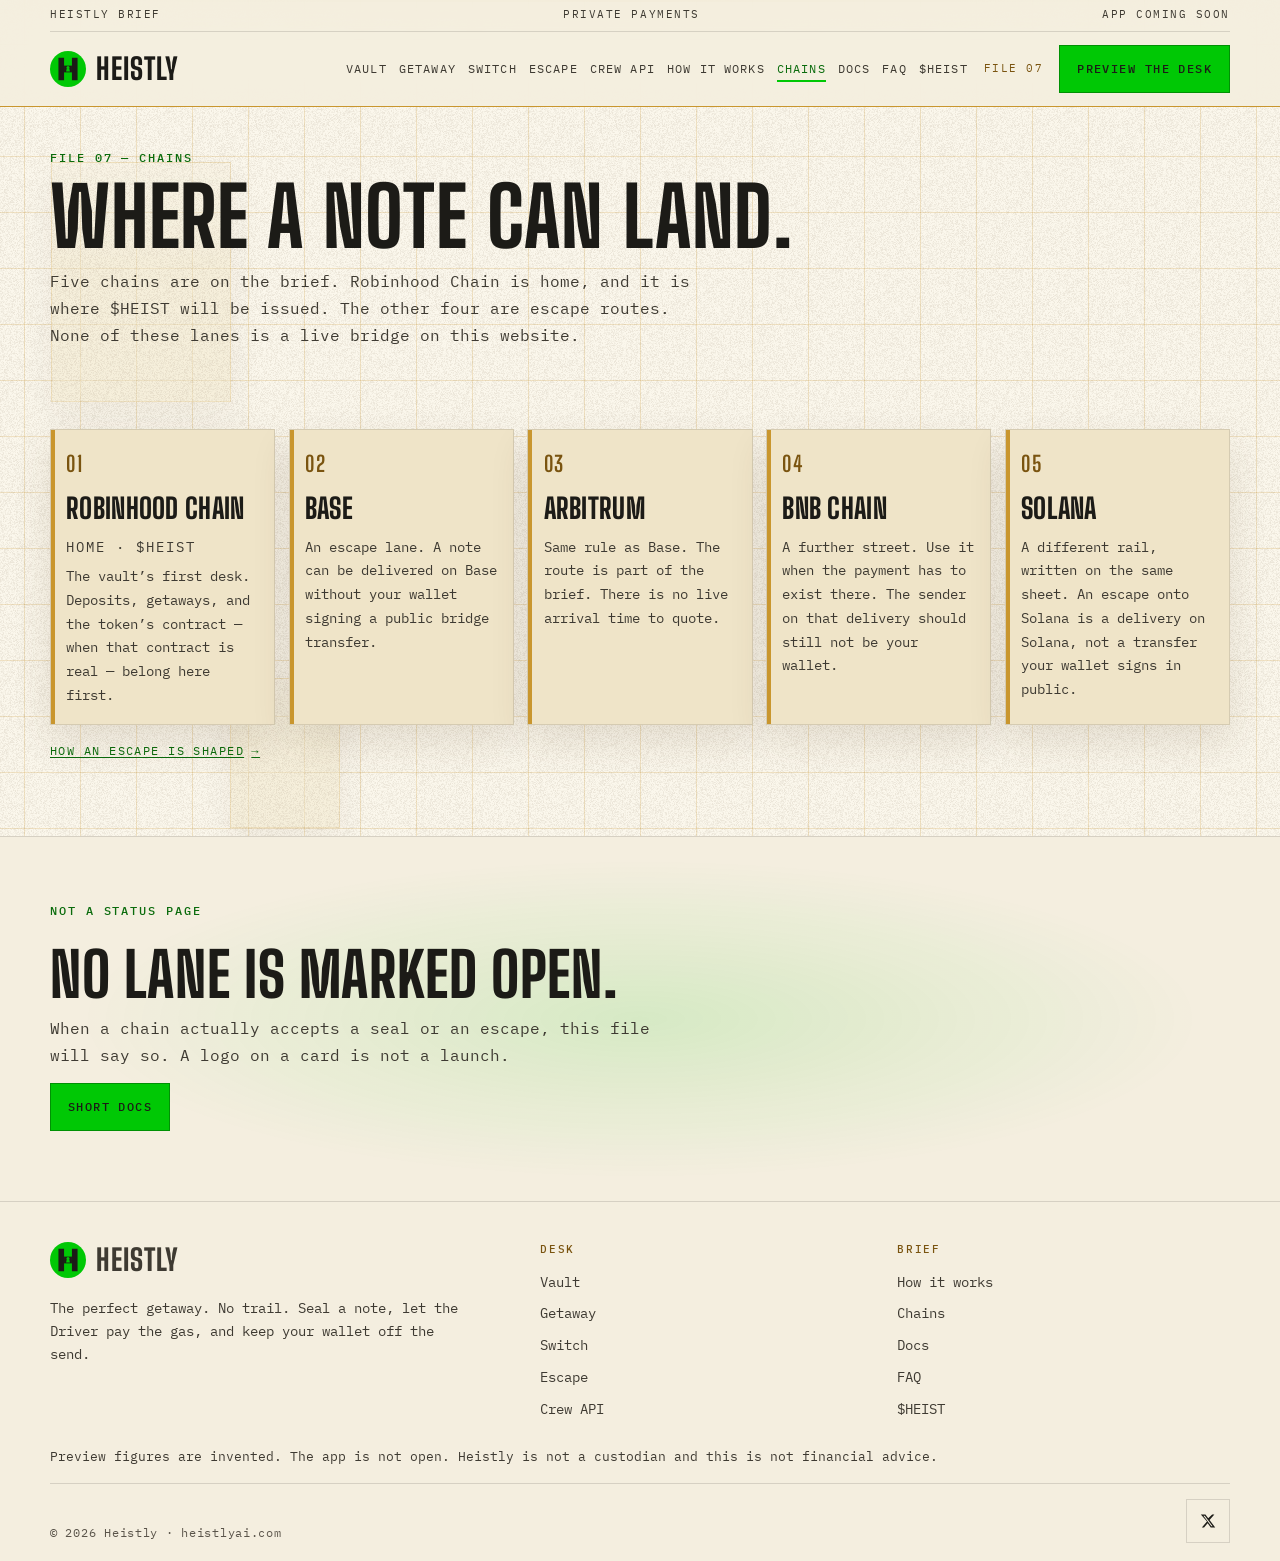
==== chains/index.html @ bcf83a24 "Rebuild the site as a private payments desk. Replace the trading-crew pages with Vault, Getaway, Swi" ====
<!DOCTYPE html>
<html lang="en">
<head>
  <meta charset="utf-8">
  <meta name="viewport" content="width=device-width, initial-scale=1">
  <title>Chains — Heistly</title>
  <meta name="description" content="Heistly’s lanes: Robinhood Chain, Base, Arbitrum, BNB Chain, and Solana. $HEIST is issued on Robinhood Chain. The app is not open.">
  <link rel="canonical" href="https://heistlyai.com/chains/">
  <meta property="og:type" content="website">
  <meta property="og:site_name" content="Heistly">
  <meta property="og:title" content="Chains — Heistly">
  <meta property="og:description" content="Heistly’s lanes: Robinhood Chain, Base, Arbitrum, BNB Chain, and Solana. $HEIST is issued on Robinhood Chain. The app is not open.">
  <meta property="og:url" content="https://heistlyai.com/chains/">
  <meta property="og:image" content="https://heistlyai.com/og.png">
  <meta property="og:image:width" content="1200">
  <meta property="og:image:height" content="630">
  <meta property="og:image:alt" content="Heistly. The perfect getaway. No trail.">
  <meta name="twitter:card" content="summary_large_image">
  <meta name="twitter:site" content="@heistlyai">
  <meta name="twitter:title" content="Chains — Heistly">
  <meta name="twitter:description" content="Heistly’s lanes: Robinhood Chain, Base, Arbitrum, BNB Chain, and Solana. $HEIST is issued on Robinhood Chain. The app is not open.">
  <meta name="twitter:image" content="https://heistlyai.com/og.png">
  <meta name="theme-color" content="#F4EEDF">
  <meta name="apple-mobile-web-app-title" content="Heistly">
  <link rel="icon" href="/favicon.svg" type="image/svg+xml">
  <link rel="icon" href="/favicon-32x32.png" sizes="32x32" type="image/png">
  <link rel="icon" href="/favicon-16x16.png" sizes="16x16" type="image/png">
  <link rel="icon" href="/favicon.ico" sizes="any">
  <link rel="apple-touch-icon" href="/apple-touch-icon.png">
  <link rel="manifest" href="/site.webmanifest">
  <link rel="preload" href="/fonts/big-shoulders-display-latin-800-normal.woff2" as="font" type="font/woff2" crossorigin>
  <link rel="preload" href="/fonts/ibm-plex-mono-latin-400-normal.woff2" as="font" type="font/woff2" crossorigin>
  <link rel="stylesheet" href="/css/styles.css">
  <script>
    document.documentElement.classList.add("js");
    try {
      if (window.matchMedia("(prefers-reduced-motion: reduce)").matches) {
        document.documentElement.classList.add("reduce-motion");
      }
    } catch (e) {}
  </script>
  
</head>
<body>
  <a class="skip" href="#content">Skip to content</a>
  <header class="site-header">
    <div class="class-bar">
      <span>Heistly brief</span>
      <span>Private payments</span>
      <span>App coming soon</span>
    </div>
    <div class="nav-row">
      <a class="brand" href="/">
        <img src="/assets/logo.svg" width="36" height="36" alt="">
        <span class="brand-name">Heistly</span>
      </a>
      <nav class="primary-nav" aria-label="Primary">
        <a href="/vault/">Vault</a>
        <a href="/getaway/">Getaway</a>
        <a href="/switch/">Switch</a>
        <a href="/escape/">Escape</a>
        <a href="/crew/">Crew API</a>
        <a href="/how-it-works/">How it works</a>
        <a href="/chains/" aria-current="page">Chains</a>
        <a href="/docs/">Docs</a>
        <a href="/faq/">FAQ</a>
        <a href="/token/">$HEIST</a>
      </nav>
      <span class="file-no">File 07</span>
      <a class="btn btn-lime header-cta" href="/#desk">Preview the desk</a>
      <button class="nav-toggle" type="button" aria-expanded="false" aria-controls="mobile-nav">
        <span class="nav-toggle-label">Menu</span>
      </button>
    </div>
  </header>
  <div id="mobile-nav" class="mobile-nav" hidden>
    <nav aria-label="Mobile">
        <a href="/vault/">Vault</a>
        <a href="/getaway/">Getaway</a>
        <a href="/switch/">Switch</a>
        <a href="/escape/">Escape</a>
        <a href="/crew/">Crew API</a>
        <a href="/how-it-works/">How it works</a>
        <a href="/chains/" aria-current="page">Chains</a>
        <a href="/docs/">Docs</a>
        <a href="/faq/">FAQ</a>
        <a href="/token/">$HEIST</a>
        <a class="btn btn-lime" href="/#desk">Preview the desk</a>
    </nav>
  </div>
<main id="content">
  <header class="page-hero wrap">
    <p class="kicker">File 07 — Chains</p>
    <h1>Where a note can land.</h1>
    <p class="lede">Five chains are on the brief. Robinhood Chain is home, and it is where $HEIST will be issued. The other four are escape routes. None of these lanes is a live bridge on this website.</p>
  </header>
  <section class="section" aria-label="Chain files">
    <div class="wrap">
      <div class="chain-grid cols-5">
        <article class="chain-card" id="robinhood">
          <span class="chain-no">01</span>
          <h3>Robinhood Chain</h3>
          <p class="home-mark">Home · $HEIST</p>
          <p>The vault’s first desk. Deposits, getaways, and the token’s contract — when that contract is real — belong here first.</p>
        </article>
        <article class="chain-card" id="base">
          <span class="chain-no">02</span>
          <h3>Base</h3>
          <p>An escape lane. A note can be delivered on Base without your wallet signing a public bridge transfer.</p>
        </article>
        <article class="chain-card" id="arbitrum">
          <span class="chain-no">03</span>
          <h3>Arbitrum</h3>
          <p>Same rule as Base. The route is part of the brief. There is no live arrival time to quote.</p>
        </article>
        <article class="chain-card" id="bnb">
          <span class="chain-no">04</span>
          <h3>BNB Chain</h3>
          <p>A further street. Use it when the payment has to exist there. The sender on that delivery should still not be your wallet.</p>
        </article>
        <article class="chain-card" id="solana">
          <span class="chain-no">05</span>
          <h3>Solana</h3>
          <p>A different rail, written on the same sheet. An escape onto Solana is a delivery on Solana, not a transfer your wallet signs in public.</p>
        </article>
      </div>
      <p><a class="link-arrow" href="/escape/">How an escape is shaped</a></p>
    </div>
  </section>
  <section class="cta-band" aria-labelledby="chains-cta">
    <div class="wrap">
      <p class="kicker">Not a status page</p>
      <h2 id="chains-cta">No lane is marked open.</h2>
      <p class="lede">When a chain actually accepts a seal or an escape, this file will say so. A logo on a card is not a launch.</p>
      <a class="btn btn-lime" href="/docs/">Short docs</a>
    </div>
  </section>
</main>

  <footer class="site-footer">
    <div class="footer-grid">
      <div>
        <a class="brand" href="/">
          <img src="/assets/logo.svg" width="36" height="36" alt="">
          <span class="brand-name">Heistly</span>
        </a>
        <p>The perfect getaway. No trail. Seal a note, let the Driver pay the gas, and keep your wallet off the send.</p>
      </div>
      <div>
        <h2>Desk</h2>
        <ul>
          <li><a href="/vault/">Vault</a></li>
          <li><a href="/getaway/">Getaway</a></li>
          <li><a href="/switch/">Switch</a></li>
          <li><a href="/escape/">Escape</a></li>
          <li><a href="/crew/">Crew API</a></li>
        </ul>
      </div>
      <div>
        <h2>Brief</h2>
        <ul>
          <li><a href="/how-it-works/">How it works</a></li>
          <li><a href="/chains/">Chains</a></li>
          <li><a href="/docs/">Docs</a></li>
          <li><a href="/faq/">FAQ</a></li>
          <li><a href="/token/">$HEIST</a></li>
        </ul>
      </div>
    </div>
    <p class="disclaimer">Preview figures are invented. The app is not open. Heistly is not a custodian and this is not financial advice.</p>
    <div class="footer-end">
      <p>&copy; <span data-year>2026</span> Heistly · heistlyai.com</p>
      <a class="x-link" data-x-link href="https://x.com/heistlyai" rel="me noopener noreferrer" target="_blank" aria-label="Heistly on X"><svg viewBox="0 0 24 24" aria-hidden="true" focusable="false"><path fill="currentColor" d="M18.244 2.25h3.308l-7.227 8.26 8.502 11.24H16.17l-4.714-6.231-5.401 6.231H2.744l7.727-8.835L1.254 2.25H8.08l4.253 5.622L18.244 2.25zm-1.161 17.52h1.833L7.084 4.126H5.117z"/></svg></a>
    </div>
  </footer>
  <script src="/js/config.js"></script>
  <script src="/js/main.js"></script>
  <script src="/js/motion.js"></script>
</body>
</html>
---- css/styles.css ----
/* Heistly — private payments, on paper */

@font-face {
  font-family: "Big Shoulders Display";
  font-style: normal;
  font-weight: 500;
  font-display: swap;
  src: url("/fonts/big-shoulders-display-latin-500-normal.woff2") format("woff2");
}

@font-face {
  font-family: "Big Shoulders Display";
  font-style: normal;
  font-weight: 700;
  font-display: swap;
  src: url("/fonts/big-shoulders-display-latin-700-normal.woff2") format("woff2");
}

@font-face {
  font-family: "Big Shoulders Display";
  font-style: normal;
  font-weight: 800;
  font-display: swap;
  src: url("/fonts/big-shoulders-display-latin-800-normal.woff2") format("woff2");
}

@font-face {
  font-family: "IBM Plex Mono";
  font-style: normal;
  font-weight: 400;
  font-display: swap;
  src: url("/fonts/ibm-plex-mono-latin-400-normal.woff2") format("woff2");
}

@font-face {
  font-family: "IBM Plex Mono";
  font-style: italic;
  font-weight: 400;
  font-display: swap;
  src: url("/fonts/ibm-plex-mono-latin-400-italic.woff2") format("woff2");
}

@font-face {
  font-family: "IBM Plex Mono";
  font-style: normal;
  font-weight: 500;
  font-display: swap;
  src: url("/fonts/ibm-plex-mono-latin-500-normal.woff2") format("woff2");
}

@font-face {
  font-family: "IBM Plex Mono";
  font-style: normal;
  font-weight: 600;
  font-display: swap;
  src: url("/fonts/ibm-plex-mono-latin-600-normal.woff2") format("woff2");
}

:root {
  --bg: #fbf7ec;
  --bg-2: #f4eedf;
  --panel: #efe4c8;
  --ink: #1c1b17;
  --muted: #3e3a32;
  --faint: #5a544a;
  --line: rgba(28, 27, 23, 0.14);
  --lime: #0a6b0c;
  --lime-2: #064e08;
  --green: #00c805;
  --green-deep: #009104;
  --highlighter: #ccff00;
  --gold: #7a5410;
  --gold-fill: #e8b44a;
  --gold-rule: #c9962e;
  --paper: #efe4c8;
  --paper-ink: #1c1b17;
  --paper-muted: #3f3c34;
  --shadow: 0 16px 36px rgba(72, 52, 16, 0.12);
  --header: 118px;
  --max: 1180px;
  --gutter: clamp(1rem, 3vw, 2rem);
  --font-display: "Big Shoulders Display", "Arial Narrow", Impact, sans-serif;
  --font-mono: "IBM Plex Mono", ui-monospace, "SFMono-Regular", Menlo, Consolas, monospace;
  color-scheme: light;
}

*,
*::before,
*::after {
  box-sizing: border-box;
}

html {
  scroll-behavior: smooth;
}

body {
  margin: 0;
  min-height: 100vh;
  background-color: var(--bg);
  background-image:
    linear-gradient(rgba(201, 150, 46, 0.2) 1px, transparent 1px),
    linear-gradient(90deg, rgba(201, 150, 46, 0.2) 1px, transparent 1px);
  background-size: 56px 56px;
  color: var(--ink);
  font-family: var(--font-mono);
  font-size: 16px;
  line-height: 1.65;
  font-weight: 400;
  overflow-x: clip;
}

body::before {
  content: "";
  position: fixed;
  inset: 0;
  pointer-events: none;
  z-index: 70;
  opacity: 0.5;
  background-image: url("/assets/grain.png");
  background-repeat: repeat;
  mix-blend-mode: multiply;
}

html.has-atmosphere body {
  background-image: none;
}

html.has-atmosphere body::before {
  display: none;
}

body.nav-open {
  overflow: hidden;
}

img,
svg {
  max-width: 100%;
}

img {
  display: block;
}

button,
input {
  font: inherit;
  color: inherit;
}

a {
  color: inherit;
}

:focus {
  outline: none;
}

:focus-visible {
  outline: 2px solid var(--lime);
  outline-offset: 3px;
}

::selection {
  background: var(--highlighter);
  color: var(--ink);
}

[hidden] {
  display: none !important;
}

.sr-only {
  position: absolute;
  width: 1px;
  height: 1px;
  padding: 0;
  margin: -1px;
  overflow: hidden;
  clip: rect(0, 0, 0, 0);
  white-space: nowrap;
  border: 0;
}

.skip {
  position: absolute;
  left: 1rem;
  top: 0;
  transform: translateY(-140%);
  background: var(--green);
  color: var(--ink);
  padding: 0.65rem 0.85rem;
  z-index: 80;
  text-decoration: none;
  letter-spacing: 0.08em;
  text-transform: uppercase;
  font-size: 0.78rem;
}

.skip:focus {
  transform: none;
}

[id] {
  scroll-margin-top: calc(var(--header) + 12px);
}

.wrap {
  width: min(var(--max), calc(100% - var(--gutter) * 2));
  margin-inline: auto;
}

main,
.site-footer {
  position: relative;
  z-index: 1;
}

h1,
h2,
h3,
.display {
  font-family: var(--font-display);
  font-weight: 800;
  letter-spacing: 0.01em;
  line-height: 0.9;
  text-transform: uppercase;
  margin: 0;
}

h1 {
  font-size: clamp(2.8rem, 6.4vw, 5.7rem);
}

h2 {
  font-size: clamp(2.3rem, 4.8vw, 4.2rem);
}

h3 {
  font-size: clamp(1.55rem, 2.2vw, 2rem);
  line-height: 0.95;
}

p {
  margin: 0;
}

.kicker {
  margin: 0 0 0.75rem;
  color: var(--lime);
  font-size: 0.75rem;
  font-weight: 500;
  letter-spacing: 0.16em;
  text-transform: uppercase;
}

.lede {
  max-width: 40rem;
  color: var(--muted);
  font-size: 1.02rem;
}

.section {
  padding: 4.6rem 0;
}

.section-head {
  max-width: 44rem;
  margin-bottom: 1.6rem;
}

.section-head h2,
.page-hero h1 {
  margin-bottom: 0.9rem;
}

.section-head p + p,
.prose p + p {
  margin-top: 0.85rem;
}

.prose a,
.link-arrow {
  color: var(--lime);
  text-underline-offset: 0.18em;
}

.link-arrow {
  display: inline-flex;
  margin-top: 1rem;
  letter-spacing: 0.12em;
  text-transform: uppercase;
  font-size: 0.75rem;
}

.link-arrow::after {
  content: "→";
  margin-left: 0.45rem;
  transition: transform 0.25s ease;
}

.link-arrow:hover::after {
  transform: translateX(4px);
}

/* Header */

.site-header {
  position: sticky;
  top: 0;
  z-index: 40;
  background: rgba(244, 238, 223, 0.94);
  backdrop-filter: blur(16px) saturate(1.2);
  border-bottom: 1px solid var(--gold-rule);
}

.class-bar,
.nav-row,
.footer-end {
  width: min(var(--max), calc(100% - var(--gutter) * 2));
  margin-inline: auto;
}

.class-bar {
  display: flex;
  justify-content: space-between;
  gap: 1rem;
  padding: 0.4rem 0;
  color: var(--muted);
  font-size: 0.68rem;
  letter-spacing: 0.14em;
  text-transform: uppercase;
  border-bottom: 1px solid var(--line);
}

.nav-row {
  display: grid;
  grid-template-columns: auto minmax(0, 1fr) auto auto;
  align-items: center;
  gap: 0.8rem 1rem;
  min-height: 74px;
}

.brand {
  display: inline-flex;
  align-items: center;
  gap: 0.65rem;
  text-decoration: none;
  color: var(--ink);
}

.brand img {
  width: 36px;
  height: 36px;
}

.brand-name {
  font-family: var(--font-display);
  font-weight: 800;
  font-size: 1.85rem;
  letter-spacing: 0.04em;
  line-height: 1;
  text-transform: uppercase;
}

.primary-nav {
  display: flex;
  flex-wrap: wrap;
  justify-content: flex-end;
  align-items: center;
  gap: 0.15rem 0.75rem;
}

.primary-nav a {
  position: relative;
  text-decoration: none;
  color: var(--muted);
  font-size: 0.72rem;
  letter-spacing: 0.1em;
  text-transform: uppercase;
  padding: 0.45rem 0;
}

.primary-nav a::after {
  content: "";
  position: absolute;
  left: 0;
  right: 0;
  bottom: 0.2rem;
  height: 2px;
  background: var(--green);
  transform: scaleX(0);
  transform-origin: left center;
  transition: transform 0.28s ease;
}

.primary-nav a:hover,
.primary-nav a[aria-current="page"] {
  color: var(--lime);
}

.primary-nav a:hover::after,
.primary-nav a[aria-current="page"]::after {
  transform: scaleX(1);
}

.file-no {
  color: var(--gold);
  font-size: 0.68rem;
  letter-spacing: 0.14em;
  text-transform: uppercase;
  white-space: nowrap;
}

.nav-toggle {
  display: none;
  margin-left: auto;
  min-width: 44px;
  min-height: 44px;
  padding: 0.4rem 0.7rem;
  background: transparent;
  border: 1px solid var(--line);
  color: var(--ink);
  letter-spacing: 0.14em;
  text-transform: uppercase;
  font-size: 0.72rem;
  cursor: pointer;
}

.nav-toggle:hover {
  border-color: var(--lime);
  color: var(--lime);
}

.mobile-nav {
  position: fixed;
  inset: 0;
  z-index: 39;
  background: rgba(251, 247, 236, 0.98);
  padding: calc(var(--header) + 0.4rem) var(--gutter) 2rem;
  display: flex;
  flex-direction: column;
  overflow: auto;
}

.mobile-nav a {
  font-family: var(--font-display);
  font-size: clamp(1.8rem, 8vw, 2.6rem);
  line-height: 0.95;
  text-transform: uppercase;
  text-decoration: none;
  padding: 0.32rem 0;
  border-bottom: 1px solid var(--line);
}

.mobile-nav a[aria-current="page"] {
  color: var(--lime);
}

.mobile-nav .btn {
  margin-top: 1.1rem;
  align-self: flex-start;
}

html.js:not(.reduce-motion) body.nav-open .mobile-nav a {
  animation: rise 0.45s ease both;
}

html.js:not(.reduce-motion) body.nav-open .mobile-nav a:nth-child(2) { animation-delay: 40ms; }
html.js:not(.reduce-motion) body.nav-open .mobile-nav a:nth-child(3) { animation-delay: 80ms; }
html.js:not(.reduce-motion) body.nav-open .mobile-nav a:nth-child(4) { animation-delay: 120ms; }
html.js:not(.reduce-motion) body.nav-open .mobile-nav a:nth-child(5) { animation-delay: 160ms; }
html.js:not(.reduce-motion) body.nav-open .mobile-nav a:nth-child(6) { animation-delay: 200ms; }
html.js:not(.reduce-motion) body.nav-open .mobile-nav a:nth-child(7) { animation-delay: 240ms; }
html.js:not(.reduce-motion) body.nav-open .mobile-nav a:nth-child(8) { animation-delay: 280ms; }
html.js:not(.reduce-motion) body.nav-open .mobile-nav a:nth-child(9) { animation-delay: 320ms; }
html.js:not(.reduce-motion) body.nav-open .mobile-nav a:nth-child(10) { animation-delay: 360ms; }

/* Buttons */

.btn {
  position: relative;
  display: inline-flex;
  align-items: center;
  justify-content: center;
  gap: 0.5rem;
  min-height: 48px;
  padding: 0.75rem 1.05rem;
  border: 1px solid transparent;
  text-decoration: none;
  letter-spacing: 0.12em;
  text-transform: uppercase;
  font-size: 0.75rem;
  font-weight: 500;
  cursor: pointer;
  background: transparent;
  line-height: 1.2;
  overflow: hidden;
  isolation: isolate;
}

.btn::before {
  content: "";
  position: absolute;
  inset: 0;
  background: linear-gradient(110deg, transparent 30%, rgba(255, 255, 255, 0.62) 50%, transparent 70%);
  transform: translateX(-130%);
  pointer-events: none;
  z-index: 1;
}

.btn:hover::before {
  animation: shine 0.75s ease;
}

.btn-lime {
  background: var(--green);
  color: var(--ink);
  border-color: var(--green-deep);
}

.btn-lime:hover {
  background: #00b004;
}

.btn-ghost {
  color: var(--ink);
  border-color: rgba(28, 27, 23, 0.28);
}

.btn-ghost:hover {
  border-color: var(--lime);
  color: var(--lime);
}

.btn-ink {
  background: var(--ink);
  color: var(--bg);
}

.btn-ink:hover {
  background: #000;
}

/* Hero */

.hero {
  display: grid;
  grid-template-columns: minmax(0, 1.05fr) minmax(300px, 0.95fr);
  gap: clamp(1.2rem, 3vw, 2.6rem);
  align-items: center;
  padding: 2.5rem 0 1.6rem;
}

.hero-copy {
  position: relative;
  z-index: 1;
}

.status-live {
  display: inline-flex;
  align-items: center;
  gap: 0.55rem;
  margin: 0 0 1rem;
  color: var(--gold);
  font-size: 0.75rem;
  letter-spacing: 0.14em;
  text-transform: uppercase;
}

.pulse {
  width: 8px;
  height: 8px;
  border-radius: 50%;
  background: var(--green);
  box-shadow: 0 0 0 0 rgba(0, 200, 5, 0.45);
  animation: pulse 2.2s ease infinite;
}

.hero h1 .line {
  display: block;
  white-space: nowrap;
  line-height: 0.86;
}

html.js:not(.reduce-motion) .hero h1 .line {
  max-width: 0;
  overflow: hidden;
  border-right: 2px solid transparent;
}

html.js:not(.reduce-motion) .hero h1 .line.is-typing {
  border-right-color: var(--ink);
  animation: caret 0.85s steps(1) infinite;
}

h1 em {
  font-style: normal;
  background: var(--highlighter);
  padding: 0 0.08em;
  box-decoration-break: clone;
}

html.js:not(.reduce-motion) .hero h1 em {
  background-color: transparent;
  background-image: linear-gradient(var(--highlighter), var(--highlighter));
  background-repeat: no-repeat;
  background-size: 0% 0.78em;
  background-position: 0 0.18em;
  padding: 0 0.08em;
}

html.js:not(.reduce-motion) .hero h1 em.is-marked {
  animation: mark 0.55s cubic-bezier(0.2, 0.7, 0.2, 1) forwards;
}

.hero .lede {
  margin-top: 1.15rem;
}

.hero-actions {
  display: flex;
  flex-wrap: wrap;
  gap: 0.7rem;
  margin-top: 1.4rem;
}

.rule-strip {
  display: flex;
  flex-wrap: wrap;
  gap: 0.45rem 0;
  list-style: none;
  padding: 0;
  margin: 1.35rem 0 0;
  color: var(--faint);
  font-size: 0.72rem;
  letter-spacing: 0.12em;
  text-transform: uppercase;
}

.rule-strip li {
  display: inline-flex;
  align-items: center;
}

.rule-strip li + li::before {
  content: "";
  width: 4px;
  height: 4px;
  margin: 0 0.65rem;
  background: var(--gold-rule);
}

html.js:not(.reduce-motion) .hero-copy > *:not(h1) {
  animation: rise 0.7s ease both;
}

html.js:not(.reduce-motion) .hero-copy > *:nth-child(2) { animation-delay: 80ms; }
html.js:not(.reduce-motion) .hero-copy > *:nth-child(4) { animation-delay: 160ms; }
html.js:not(.reduce-motion) .hero-copy > *:nth-child(5) { animation-delay: 240ms; }
html.js:not(.reduce-motion) .hero-copy > *:nth-child(6) { animation-delay: 320ms; }

/* Ticker */

.ticker {
  overflow: hidden;
  border-block: 1px solid var(--gold-rule);
  background: rgba(244, 238, 223, 0.72);
}

.ticker-track {
  display: flex;
  width: max-content;
  animation: ticker 36s linear infinite;
}

.ticker:hover .ticker-track {
  animation-play-state: paused;
}

.ticker-group {
  display: flex;
  align-items: center;
  gap: 0.4rem;
  margin: 0;
  padding: 0.72rem 0;
  white-space: nowrap;
}

.ticker-group span {
  padding: 0 0.85rem;
  font-size: 0.72rem;
  letter-spacing: 0.14em;
  text-transform: uppercase;
  color: var(--muted);
}

.ticker-group span::before {
  content: "";
  display: inline-block;
  width: 6px;
  height: 6px;
  margin-right: 0.85rem;
  background: var(--gold-fill);
  transform: rotate(45deg);
  vertical-align: 1px;
}

/* Desk preview */

.desk {
  position: relative;
  background:
    linear-gradient(180deg, rgba(255, 255, 255, 0.35), transparent 26%),
    var(--paper);
  color: var(--paper-ink);
  border-left: 8px solid var(--gold-rule);
  box-shadow: var(--shadow);
  padding: 0.95rem 1rem 1rem;
}

.desk::after {
  content: "";
  position: absolute;
  inset: 8px;
  border: 1px solid rgba(28, 27, 23, 0.14);
  pointer-events: none;
}

html.js:not(.reduce-motion) .desk {
  animation: desk-float 7.5s ease-in-out infinite;
}

.desk-top {
  display: flex;
  align-items: center;
  gap: 0.65rem;
  padding-bottom: 0.6rem;
  border-bottom: 1px solid rgba(28, 27, 23, 0.14);
}

.dots {
  display: inline-flex;
  gap: 0.32rem;
}

.dots i {
  width: 8px;
  height: 8px;
  border-radius: 50%;
  background: var(--gold-rule);
}

.dots i:first-child { background: #8e2a22; }
.dots i:nth-child(2) { background: var(--gold-fill); }
.dots i:nth-child(3) { background: var(--green); }

.window-title {
  margin: 0;
  font-size: 0.72rem;
  letter-spacing: 0.12em;
  text-transform: uppercase;
}

.demo-pill,
.demo-flag span {
  display: inline-flex;
  align-items: center;
  min-height: 1.35rem;
  padding: 0.05rem 0.4rem;
  background: var(--highlighter);
  color: var(--ink);
  font-size: 0.64rem;
  font-weight: 600;
  letter-spacing: 0.14em;
  text-transform: uppercase;
}

.desk-top .demo-pill {
  margin-left: auto;
}

.desk-note,
.demo-flag {
  margin: 0.65rem 0 0;
  color: var(--paper-muted);
  font-size: 0.75rem;
}

.demo-flag {
  display: flex;
  flex-wrap: wrap;
  align-items: baseline;
  gap: 0.45rem 0.7rem;
  color: var(--muted);
  margin-bottom: 0.9rem;
}

.balances {
  list-style: none;
  display: grid;
  grid-template-columns: repeat(3, minmax(0, 1fr));
  gap: 0.5rem;
  margin: 0.85rem 0 0;
  padding: 0;
}

.balances li {
  padding-top: 0.35rem;
  border-top: 1px solid rgba(28, 27, 23, 0.14);
}

.bal {
  display: block;
  font-family: var(--font-display);
  font-weight: 800;
  font-size: clamp(1.8rem, 3vw, 2.5rem);
  line-height: 0.9;
  font-variant-numeric: tabular-nums;
}

.balances li span:last-child {
  color: var(--gold);
  font-size: 0.66rem;
  letter-spacing: 0.14em;
  text-transform: uppercase;
}

.flow-block {
  position: relative;
  margin-top: 0.95rem;
  padding-top: 0.15rem;
}

.flow-steps {
  list-style: none;
  display: grid;
  grid-template-columns: repeat(4, minmax(0, 1fr));
  gap: 0.35rem;
  margin: 0;
  padding: 0;
}

.flow-steps li {
  text-align: center;
  font-size: 0.66rem;
  letter-spacing: 0.12em;
  text-transform: uppercase;
  padding: 0.38rem 0.15rem;
  border: 1px solid rgba(28, 27, 23, 0.16);
  color: var(--paper-muted);
  background: transparent;
  transition: background 0.35s ease, color 0.35s ease, transform 0.35s ease;
}

.flow-steps li.is-on {
  background: var(--ink);
  color: var(--highlighter);
  transform: translateY(-3px);
}

.flow-track {
  height: 4px;
  margin-top: 0.55rem;
  background: rgba(28, 27, 23, 0.12);
  overflow: hidden;
}

.flow-track span {
  display: block;
  height: 100%;
  width: 0;
  background: var(--green);
  transition: width 0.45s ease;
}

.flow-caption {
  min-height: 2.6rem;
  margin: 0.55rem 5.5rem 0 0;
  font-size: 0.8rem;
  color: var(--paper-ink);
}

.desk .stamp {
  position: absolute;
  right: 0.1rem;
  bottom: 0.15rem;
  margin: 0;
}

.notes {
  list-style: none;
  margin: 0.85rem 0 0;
  padding: 0;
}

.notes li {
  display: grid;
  grid-template-columns: 1fr auto auto;
  gap: 0.6rem;
  align-items: center;
  padding: 0.38rem 0;
  border-top: 1px solid rgba(28, 27, 23, 0.12);
  font-size: 0.78rem;
}

.notes .tag {
  letter-spacing: 0.12em;
  text-transform: uppercase;
  font-size: 0.62rem;
  font-weight: 600;
  padding: 0.08rem 0.32rem;
  background: var(--gold-fill);
}

.notes li.is-hot .tag {
  background: var(--green);
}

.notes li.is-hot {
  animation: note-pop 0.45s ease;
}

.stamp {
  display: inline-block;
  padding: 0.22rem 0.4rem;
  border: 3px solid var(--gold-rule);
  outline: 1px solid var(--gold-rule);
  outline-offset: 3px;
  background: var(--gold-fill);
  font-family: var(--font-display);
  font-weight: 800;
  font-size: 1.15rem;
  letter-spacing: 0.08em;
  line-height: 1;
  text-transform: uppercase;
  transform: rotate(-8deg);
}

html.js:not(.reduce-motion) .desk .stamp {
  opacity: 0;
}

html.js:not(.reduce-motion) .desk.is-delivered .stamp {
  animation: stamp-slam 0.48s cubic-bezier(0.2, 0.85, 0.2, 1) forwards;
}

/* Unlink */

.unlink {
  display: grid;
  grid-template-columns: minmax(0, 1fr) minmax(140px, 220px) minmax(0, 1fr);
  gap: 0.8rem;
  align-items: center;
}

.wallet-card {
  background: var(--panel);
  border: 1px solid rgba(28, 27, 23, 0.12);
  box-shadow: var(--shadow);
  padding: 1.15rem 1rem 1rem;
  transition: transform 0.45s ease;
}

html.js:not(.reduce-motion) .unlink .wallet-card:first-child {
  animation: wallet-left 6.4s ease-in-out -4.5s infinite;
}

html.js:not(.reduce-motion) .unlink .wallet-card:last-child {
  animation: wallet-right 6.4s ease-in-out -4.5s infinite;
}

.wallet-kicker {
  color: var(--gold);
  font-size: 0.66rem;
  letter-spacing: 0.14em;
  text-transform: uppercase;
}

.wallet-card strong {
  display: block;
  margin: 0.35rem 0 0.25rem;
  font-family: var(--font-display);
  font-size: clamp(1.8rem, 3vw, 2.4rem);
  font-weight: 800;
  letter-spacing: 0.03em;
  text-transform: uppercase;
  line-height: 0.9;
}

.wallet-card em {
  font-style: normal;
  color: var(--muted);
  font-size: 0.85rem;
}

.unlink-bridge {
  position: relative;
  display: grid;
  grid-template-columns: 1fr auto 1fr;
  align-items: center;
  height: 72px;
  gap: 0.35rem;
}

.half {
  display: block;
  height: 3px;
  background: var(--ink);
}

html.js:not(.reduce-motion) .half-l {
  transform-origin: left center;
  animation: reach 6.4s ease-in-out infinite;
}

html.js:not(.reduce-motion) .half-r {
  transform-origin: right center;
  animation: reach 6.4s ease-in-out infinite;
}

.cut-label {
  transform: rotate(-12deg);
  background: var(--highlighter);
  padding: 0.12rem 0.35rem;
  font-family: var(--font-display);
  font-weight: 800;
  font-size: 1.15rem;
  letter-spacing: 0.08em;
  text-transform: uppercase;
  line-height: 1;
}

/* Cards, steps, chains */

.steps,
.chain-grid,
.card-grid,
.spec {
  list-style: none;
  margin: 0;
  padding: 0;
  display: grid;
  gap: 0.85rem;
}

.steps {
  grid-template-columns: repeat(4, minmax(0, 1fr));
}

.chain-grid,
.card-grid.cols-3,
.spec {
  grid-template-columns: repeat(3, minmax(0, 1fr));
}

.chain-grid.cols-5 {
  grid-template-columns: repeat(5, minmax(0, 1fr));
}

.step,
.chain-card,
.plain-card,
.spec > div,
.asset-card {
  background: var(--panel);
  border: 1px solid rgba(28, 27, 23, 0.12);
  box-shadow: var(--shadow);
  padding: 1.05rem 0.95rem 1.1rem;
  text-decoration: none;
  color: inherit;
  min-width: 0;
}

.step {
  transition: transform 0.4s ease, border-color 0.4s ease, box-shadow 0.4s ease;
}

.step.is-on {
  border-color: var(--lime);
  transform: translateY(-8px);
  box-shadow: 0 20px 36px rgba(72, 52, 16, 0.16);
}

.step-no,
.chain-no {
  display: block;
  color: var(--gold);
  font-family: var(--font-display);
  font-weight: 700;
  font-size: 1.35rem;
  letter-spacing: 0.08em;
  margin-bottom: 0.45rem;
}

.step.is-on .step-no {
  color: var(--lime);
}

.step h3,
.chain-card h3,
.plain-card h3,
.asset-card h3 {
  margin-bottom: 0.45rem;
}

.step p,
.chain-card p,
.plain-card p,
.asset-card p {
  color: var(--muted);
  font-size: 0.9rem;
}

@media (hover: hover) and (pointer: fine) {
  .step:hover,
  .chain-card:hover,
  .plain-card:hover,
  .asset-card:hover,
  .folder-link:hover {
    transform: translateY(-8px) rotate(-0.4deg);
    border-color: var(--lime);
  }

  .step.is-on:hover {
    transform: translateY(-10px) rotate(-0.4deg);
  }
}

.chain-card {
  display: flex;
  flex-direction: column;
  gap: 0.35rem;
  min-height: 100%;
  position: relative;
  overflow: hidden;
}

.chain-card::before {
  content: "";
  position: absolute;
  left: 0;
  top: 0;
  bottom: 0;
  width: 4px;
  background: var(--gold-rule);
}

html.js:not(.reduce-motion) .chain-card::after {
  content: "";
  position: absolute;
  left: -40%;
  top: 0;
  width: 30%;
  height: 100%;
  background: linear-gradient(90deg, transparent, rgba(232, 180, 74, 0.35), transparent);
  animation: sweep 4.8s ease-in-out infinite;
}

.chain-card:nth-child(2)::after { animation-delay: 0.4s; }
.chain-card:nth-child(3)::after { animation-delay: 0.8s; }
.chain-card:nth-child(4)::after { animation-delay: 1.2s; }
.chain-card:nth-child(5)::after { animation-delay: 1.6s; }

.home-mark {
  color: var(--lime);
  font-size: 0.66rem;
  letter-spacing: 0.14em;
  text-transform: uppercase;
}

/* Token band, spec, faq, docs */

.token-band {
  background: var(--bg-2);
  border-block: 1px solid var(--line);
  padding: 3.2rem 0;
}

.token-band .wrap {
  display: grid;
  grid-template-columns: minmax(0, 1.1fr) minmax(0, 0.9fr);
  gap: 1.25rem;
  align-items: center;
}

.token-figure {
  justify-self: end;
  width: min(100%, 360px);
  background: var(--panel);
  border-left: 8px solid var(--gold-rule);
  box-shadow: var(--shadow);
  padding: 1.1rem 1rem 1rem;
}

.token-figure strong {
  display: block;
  font-family: var(--font-display);
  font-size: clamp(3rem, 6vw, 4.4rem);
  font-weight: 800;
  line-height: 0.85;
  letter-spacing: 0.02em;
}

.spec > div dt {
  color: var(--gold);
  font-size: 0.68rem;
  letter-spacing: 0.14em;
  text-transform: uppercase;
}

.spec > div dd {
  margin: 0.35rem 0 0;
  font-family: var(--font-display);
  font-weight: 700;
  font-size: clamp(1.5rem, 3vw, 2.1rem);
  line-height: 1;
  text-transform: uppercase;
  overflow-wrap: anywhere;
}

.spec dd.is-address {
  font-family: var(--font-mono);
  font-size: 0.92rem;
  font-weight: 500;
  letter-spacing: 0;
  text-transform: none;
  line-height: 1.45;
}

.ca-actions {
  display: flex;
  flex-wrap: wrap;
  gap: 0.6rem;
  align-items: center;
  margin: 0.2rem 0 1rem;
}

.faq-list {
  border-bottom: 1px solid var(--line);
}

.faq {
  border-top: 1px solid var(--line);
}

.faq summary {
  cursor: pointer;
  list-style: none;
  display: flex;
  justify-content: space-between;
  align-items: center;
  gap: 1rem;
  padding: 1rem 0;
  font-size: 1rem;
}

.faq summary::-webkit-details-marker {
  display: none;
}

.faq summary::after {
  content: "+";
  font-family: var(--font-display);
  font-size: 1.7rem;
  line-height: 1;
  color: var(--lime);
  transition: transform 0.25s ease;
}

.faq[open] summary::after {
  content: "–";
  transform: rotate(180deg);
}

.faq summary:hover {
  color: var(--lime);
}

.faq .answer {
  padding: 0 0 1.05rem;
  max-width: 46rem;
  color: var(--muted);
}

.callout {
  border: 1px solid var(--gold-rule);
  background: rgba(232, 180, 74, 0.22);
  padding: 1rem 1.05rem;
  color: var(--ink);
}

.callout strong {
  color: var(--gold);
  font-weight: 600;
}

.two-col,
.wallet-grid {
  display: grid;
  grid-template-columns: minmax(0, 0.9fr) minmax(0, 1.1fr);
  gap: 1.5rem;
  align-items: start;
}

.glossary {
  display: grid;
  gap: 0;
}

.glossary div {
  display: grid;
  grid-template-columns: 9.5rem minmax(0, 1fr);
  gap: 1rem;
  padding: 0.85rem 0;
  border-top: 1px solid var(--line);
}

.glossary dt {
  color: var(--gold);
  font-size: 0.72rem;
  letter-spacing: 0.12em;
  text-transform: uppercase;
}

.glossary dd {
  margin: 0;
  color: var(--muted);
}

.sample {
  margin: 0;
  padding: 1rem 1.05rem;
  background: var(--ink);
  color: var(--bg);
  overflow: auto;
  border-left: 8px solid var(--gold-rule);
  box-shadow: var(--shadow);
  font-size: 0.86rem;
  line-height: 1.7;
}

.sample code {
  font-family: inherit;
}

.page-hero {
  padding: 2.6rem 0 0.4rem;
  max-width: none;
}

.page-hero .lede {
  margin-top: 0.2rem;
}

.cta-band {
  padding: 4rem 0 4.4rem;
  border-top: 1px solid var(--line);
  background:
    radial-gradient(ellipse at center, rgba(0, 200, 5, 0.12), transparent 62%),
    var(--bg-2);
}

.cta-band .wrap {
  display: grid;
  justify-items: start;
  gap: 0.85rem;
}

.soon {
  color: var(--gold);
  letter-spacing: 0.14em;
  text-transform: uppercase;
  font-size: 0.75rem;
}

.not-found {
  min-height: calc(100vh - 280px);
  display: grid;
  align-content: center;
  padding: 4rem 0 5rem;
}

.not-found .code {
  font-family: var(--font-display);
  font-weight: 800;
  font-size: clamp(5rem, 16vw, 9rem);
  line-height: 0.8;
  color: var(--lime);
  margin: 0 0 0.4rem;
}

/* Footer */

.site-footer {
  border-top: 1px solid var(--line);
  padding: 2.5rem 0 1.15rem;
  background: var(--bg-2);
}

.footer-grid {
  width: min(var(--max), calc(100% - var(--gutter) * 2));
  margin: 0 auto;
  display: grid;
  grid-template-columns: 1.4fr 1fr 1fr;
  gap: 1.5rem;
}

.footer-grid p {
  color: var(--muted);
  margin-top: 0.7rem;
  max-width: 26rem;
  font-size: 0.88rem;
}

.footer-grid h2 {
  font-family: var(--font-mono);
  font-size: 0.7rem;
  letter-spacing: 0.16em;
  font-weight: 500;
  text-transform: uppercase;
  color: var(--gold);
  margin-bottom: 0.6rem;
  line-height: 1.4;
}

.footer-grid ul {
  list-style: none;
  margin: 0;
  padding: 0;
}

.footer-grid li + li {
  margin-top: 0.35rem;
}

.footer-grid a {
  text-decoration: none;
  color: var(--muted);
  font-size: 0.88rem;
}

.footer-grid a:hover {
  color: var(--lime);
}

.disclaimer {
  width: min(var(--max), calc(100% - var(--gutter) * 2));
  margin: 1.5rem auto 0;
  color: var(--muted);
  font-size: 0.82rem;
}

.footer-end {
  display: flex;
  justify-content: space-between;
  align-items: flex-end;
  gap: 1rem;
  margin-top: 1rem;
  padding-top: 0.9rem;
  border-top: 1px solid var(--line);
}

.footer-end p {
  margin: 0;
  color: var(--faint);
  font-size: 0.75rem;
  letter-spacing: 0.06em;
}

.x-link {
  margin-left: auto;
  width: 44px;
  height: 44px;
  display: grid;
  place-items: center;
  border: 1px solid var(--line);
  color: var(--ink);
  text-decoration: none;
  flex: none;
}

.x-link svg {
  width: 16px;
  height: 16px;
  display: block;
}

.x-link:hover {
  background: var(--green);
  border-color: var(--green-deep);
}

/* Atmosphere */

.atmosphere {
  position: fixed;
  inset: 0;
  pointer-events: none;
  z-index: 0;
  overflow: hidden;
}

.atmosphere-grid,
.atmosphere-grain,
.atmosphere-scan,
.paper {
  position: absolute;
  pointer-events: none;
}

.atmosphere-grid {
  inset: -20%;
  background-image:
    linear-gradient(rgba(201, 150, 46, 0.22) 1px, transparent 1px),
    linear-gradient(90deg, rgba(201, 150, 46, 0.22) 1px, transparent 1px);
  background-size: 56px 56px;
  animation: grid-drift 48s linear infinite;
}

.atmosphere-grain {
  inset: -12%;
  opacity: 0.5;
  background-image: url("/assets/grain.png");
  background-repeat: repeat;
  mix-blend-mode: multiply;
  z-index: 70;
  animation: grain-drift 32s linear infinite;
}

.atmosphere-scan {
  left: 0;
  right: 0;
  height: 2px;
  top: 0;
  z-index: 65;
  background: linear-gradient(90deg, transparent, var(--gold-rule), transparent);
  box-shadow: 0 0 16px rgba(201, 150, 46, 0.55);
  opacity: 0.75;
  animation: scan 14s linear infinite;
}

.paper {
  background:
    linear-gradient(180deg, rgba(255, 255, 255, 0.4), transparent 40%),
    var(--panel);
  border: 1px solid rgba(201, 150, 46, 0.45);
  box-shadow: var(--shadow);
  opacity: 0.45;
}

.paper-a {
  width: 180px;
  height: 240px;
  left: 4vw;
  top: 18vh;
  animation: paper-a 16s ease-in-out infinite;
}

.paper-b {
  width: 140px;
  height: 190px;
  right: 6vw;
  top: 52vh;
  animation: paper-b 18s ease-in-out infinite;
}

.paper-c {
  width: 110px;
  height: 150px;
  left: 18vw;
  bottom: 8vh;
  animation: paper-c 20s ease-in-out infinite;
}

/* Motion */

@keyframes pulse {
  0% { box-shadow: 0 0 0 0 rgba(0, 200, 5, 0.45); }
  70% { box-shadow: 0 0 0 8px rgba(0, 200, 5, 0); }
  100% { box-shadow: 0 0 0 0 rgba(0, 200, 5, 0); }
}

@keyframes rise {
  from { opacity: 0; transform: translateY(22px); }
  to { opacity: 1; transform: none; }
}

@keyframes caret {
  50% { border-right-color: transparent; }
}

@keyframes mark {
  to { background-size: 100% 0.78em; }
}

@keyframes shine {
  to { transform: translateX(130%); }
}

@keyframes ticker {
  to { transform: translateX(-50%); }
}

@keyframes desk-float {
  0%, 100% { transform: rotate(0.35deg) translateY(0); }
  50% { transform: rotate(1.15deg) translateY(-10px); }
}

@keyframes desk-float-flat {
  0%, 100% { transform: translateY(0); }
  50% { transform: translateY(-8px); }
}

@keyframes stamp-slam {
  0% { opacity: 0; transform: scale(1.7) rotate(-26deg); }
  60% { opacity: 1; transform: scale(0.94) rotate(-6deg); }
  100% { opacity: 1; transform: scale(1) rotate(-8deg); }
}

@keyframes note-pop {
  from { transform: translateX(8px); }
  to { transform: none; }
}

@keyframes reach {
  0%, 36%, 100% { transform: scaleX(0.55); }
  12%, 26% { transform: scaleX(1); }
}

@keyframes wallet-left {
  0%, 100% { transform: translateX(0); }
  10%, 24% { transform: translateX(10px); }
  36%, 90% { transform: translateX(-18px); }
}

@keyframes wallet-right {
  0%, 100% { transform: translateX(0); }
  10%, 24% { transform: translateX(-10px); }
  36%, 90% { transform: translateX(18px); }
}

@keyframes sweep {
  0%, 55% { transform: translateX(0); opacity: 0; }
  70% { opacity: 1; }
  100% { transform: translateX(420%); opacity: 0; }
}

@keyframes grid-drift {
  to { transform: translate3d(56px, 56px, 0); }
}

@keyframes grain-drift {
  to { transform: translate3d(-40px, 28px, 0); }
}

@keyframes scan {
  from { transform: translateY(-10vh); }
  to { transform: translateY(110vh); }
}

@keyframes paper-a {
  0%, 100% { transform: rotate(-8deg) translateY(0); }
  50% { transform: rotate(-4deg) translateY(-18px); }
}

@keyframes paper-b {
  0%, 100% { transform: rotate(7deg) translateY(0); }
  50% { transform: rotate(11deg) translateY(16px); }
}

@keyframes paper-c {
  0%, 100% { transform: rotate(4deg) translateY(0); }
  50% { transform: rotate(-2deg) translateY(-12px); }
}

html.js:not(.reduce-motion) .reveal {
  opacity: 0;
  transform: translateY(28px);
  transition: opacity 0.75s cubic-bezier(0.2, 0.7, 0.2, 1), transform 0.75s cubic-bezier(0.2, 0.7, 0.2, 1);
  transition-delay: var(--d, 0ms);
}

html.js:not(.reduce-motion) .reveal.is-in {
  opacity: 1;
  transform: none;
}

html.js:not(.reduce-motion) .step.reveal.is-in.is-on {
  transform: translateY(-8px);
}

@media (prefers-reduced-motion: reduce) {
  html { scroll-behavior: auto; }

  *,
  *::before,
  *::after {
    animation: none !important;
    transition: none !important;
  }

  .ticker-track {
    transform: none;
  }

  .ticker-group + .ticker-group {
    display: none;
  }

  .hero h1 .line {
    max-width: none;
  }

  .desk .stamp {
    opacity: 1;
  }
}

html.reduce-motion .ticker-group + .ticker-group {
  display: none;
}

html.reduce-motion .half {
  transform: none;
}

/* Responsive */

@media (max-width: 1180px) {
  .file-no {
    display: none;
  }

  .nav-row {
    grid-template-columns: auto minmax(0, 1fr) auto;
  }
}

@media (max-width: 1040px) {
  :root { --header: 108px; }

  .primary-nav,
  .header-cta {
    display: none;
  }

  .nav-toggle {
    display: inline-flex;
    align-items: center;
    justify-content: center;
  }

  .nav-row {
    grid-template-columns: 1fr auto;
  }

  .hero,
  .token-band .wrap,
  .two-col,
  .wallet-grid,
  .footer-grid,
  .steps,
  .chain-grid,
  .card-grid.cols-3,
  .spec {
    grid-template-columns: 1fr;
  }

  .steps,
  .chain-grid.cols-5 {
    grid-template-columns: 1fr 1fr;
  }

  .token-figure {
    justify-self: start;
  }

  html.js:not(.reduce-motion) .desk {
    animation-name: desk-float-flat;
  }

  .paper-b,
  .paper-c {
    display: none;
  }
}

@media (max-width: 760px) {
  .steps,
  .chain-grid.cols-5,
  .balances,
  .unlink {
    grid-template-columns: 1fr;
  }

  .unlink-bridge {
    height: 64px;
    width: min(200px, 56%);
    margin: 0.2rem auto 0.4rem;
  }

  .class-bar span:nth-child(2) {
    display: none;
  }

  .hero {
    padding-top: 1.6rem;
  }

  .hero h1 .line {
    white-space: normal;
  }

  .hero-actions .btn,
  .cta-band .btn {
    width: 100%;
  }

  .glossary div {
    grid-template-columns: 1fr;
    gap: 0.25rem;
  }

  .flow-caption {
    margin-right: 0;
    min-height: 3.2rem;
  }

  .desk .stamp {
    position: static;
    margin-top: 0.6rem;
  }

  .section {
    padding: 3.2rem 0;
  }

  .atmosphere-scan {
    animation-duration: 22s;
    opacity: 0.4;
  }

  .notes li {
    grid-template-columns: 1fr auto;
  }

  .notes li span:nth-child(2) {
    display: none;
  }
}

@media (forced-colors: active) {
  .btn,
  .step,
  .desk,
  .chain-card,
  .wallet-card {
    border: 1px solid ButtonText;
  }

  .stamp {
    outline: 1px solid ButtonText;
  }
}
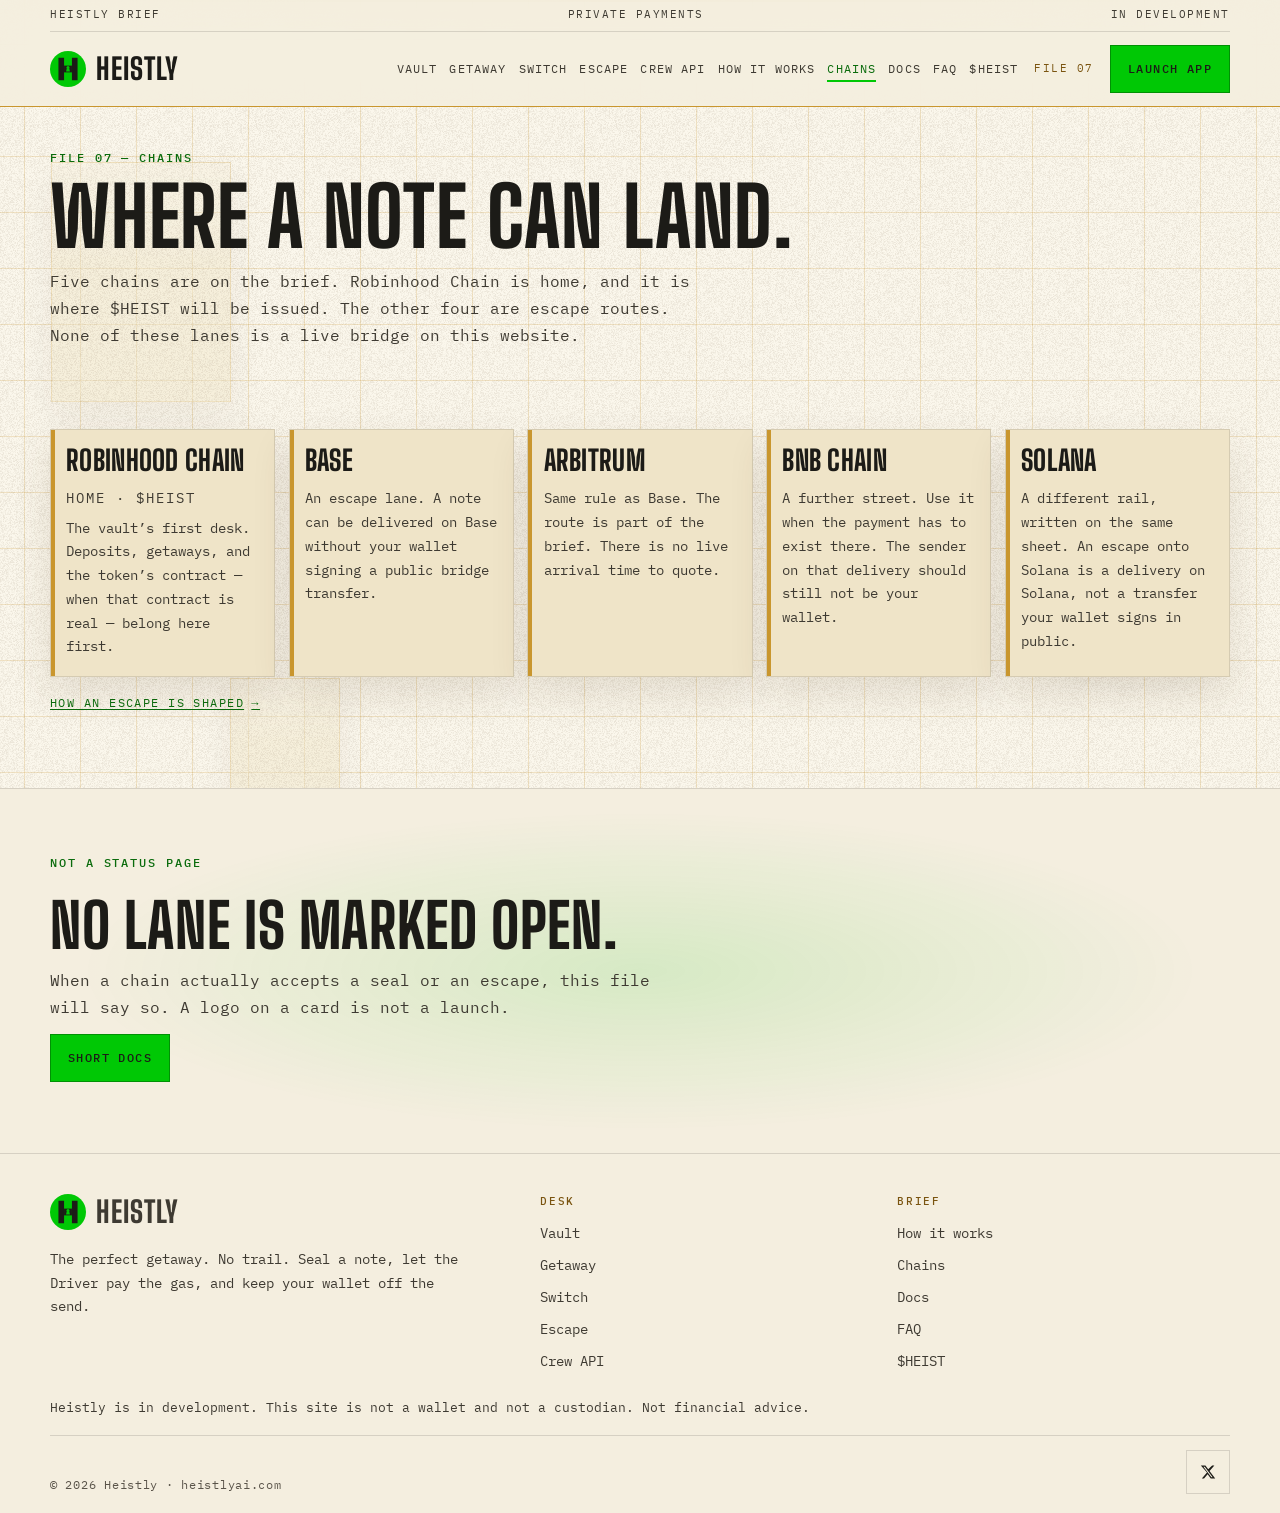
==== commit d26f5e4b: "Remove invented figures and add a real wallet desk. Drop the scripted balances, notes, and preview l" ====
--- a/chains/index.html
+++ b/chains/index.html
@@ -47,7 +47,7 @@
     <div class="class-bar">
       <span>Heistly brief</span>
       <span>Private payments</span>
-      <span>App coming soon</span>
+      <span>In development</span>
     </div>
     <div class="nav-row">
       <a class="brand" href="/">
@@ -67,7 +67,7 @@
         <a href="/token/">$HEIST</a>
       </nav>
       <span class="file-no">File 07</span>
-      <a class="btn btn-lime header-cta" href="/#desk">Preview the desk</a>
+      <a class="btn btn-lime header-cta" href="/app/">Launch app</a>
       <button class="nav-toggle" type="button" aria-expanded="false" aria-controls="mobile-nav">
         <span class="nav-toggle-label">Menu</span>
       </button>
@@ -85,7 +85,7 @@
         <a href="/docs/">Docs</a>
         <a href="/faq/">FAQ</a>
         <a href="/token/">$HEIST</a>
-        <a class="btn btn-lime" href="/#desk">Preview the desk</a>
+        <a class="btn btn-lime" href="/app/">Launch app</a>
     </nav>
   </div>
 <main id="content">
@@ -98,28 +98,28 @@
     <div class="wrap">
       <div class="chain-grid cols-5">
         <article class="chain-card" id="robinhood">
-          <span class="chain-no">01</span>
+          
           <h3>Robinhood Chain</h3>
           <p class="home-mark">Home · $HEIST</p>
           <p>The vault’s first desk. Deposits, getaways, and the token’s contract — when that contract is real — belong here first.</p>
         </article>
         <article class="chain-card" id="base">
-          <span class="chain-no">02</span>
+          
           <h3>Base</h3>
           <p>An escape lane. A note can be delivered on Base without your wallet signing a public bridge transfer.</p>
         </article>
         <article class="chain-card" id="arbitrum">
-          <span class="chain-no">03</span>
+          
           <h3>Arbitrum</h3>
           <p>Same rule as Base. The route is part of the brief. There is no live arrival time to quote.</p>
         </article>
         <article class="chain-card" id="bnb">
-          <span class="chain-no">04</span>
+          
           <h3>BNB Chain</h3>
           <p>A further street. Use it when the payment has to exist there. The sender on that delivery should still not be your wallet.</p>
         </article>
         <article class="chain-card" id="solana">
-          <span class="chain-no">05</span>
+          
           <h3>Solana</h3>
           <p>A different rail, written on the same sheet. An escape onto Solana is a delivery on Solana, not a transfer your wallet signs in public.</p>
         </article>
@@ -167,7 +167,7 @@
         </ul>
       </div>
     </div>
-    <p class="disclaimer">Preview figures are invented. The app is not open. Heistly is not a custodian and this is not financial advice.</p>
+    <p class="disclaimer">Heistly is in development. This site is not a wallet and not a custodian. Not financial advice.</p>
     <div class="footer-end">
       <p>&copy; <span data-year>2026</span> Heistly · heistlyai.com</p>
       <a class="x-link" data-x-link href="https://x.com/heistlyai" rel="me noopener noreferrer" target="_blank" aria-label="Heistly on X"><svg viewBox="0 0 24 24" aria-hidden="true" focusable="false"><path fill="currentColor" d="M18.244 2.25h3.308l-7.227 8.26 8.502 11.24H16.17l-4.714-6.231-5.401 6.231H2.744l7.727-8.835L1.254 2.25H8.08l4.253 5.622L18.244 2.25zm-1.161 17.52h1.833L7.084 4.126H5.117z"/></svg></a>
--- a/css/styles.css
+++ b/css/styles.css
@@ -543,6 +543,18 @@
   background: #000;
 }
 
+.btn-soon {
+  background: transparent;
+  color: var(--muted);
+  border-color: var(--line);
+  cursor: not-allowed;
+  pointer-events: none;
+}
+
+.btn-soon::before {
+  display: none;
+}
+
 /* Hero */
 
 .hero {
@@ -705,6 +717,158 @@
   background: var(--gold-fill);
   transform: rotate(45deg);
   vertical-align: 1px;
+}
+
+/* Hero illustration: vault, keyhole, sealed envelopes */
+
+.stage {
+  position: relative;
+  min-height: 420px;
+  display: grid;
+  place-items: center;
+}
+
+.vault {
+  position: relative;
+  width: min(280px, 72%);
+  aspect-ratio: 1;
+  z-index: 1;
+}
+
+.vault-frame,
+.vault-door,
+.keyhole {
+  position: absolute;
+}
+
+.vault-frame {
+  inset: 0;
+  border-radius: 50%;
+  border: 12px solid var(--gold-rule);
+  background:
+    radial-gradient(circle at 35% 30%, rgba(255, 255, 255, 0.55), transparent 42%),
+    var(--panel);
+  box-shadow: var(--shadow), inset 0 0 0 10px rgba(28, 27, 23, 0.06);
+}
+
+.vault-door {
+  inset: 22px;
+  border-radius: 50%;
+  background: linear-gradient(155deg, #f7f1e2, #e4d0a4 46%, #c9962e);
+  border: 1px solid rgba(122, 84, 16, 0.4);
+  transform-origin: 18% 50%;
+}
+
+html.js:not(.reduce-motion) .vault-door {
+  animation: ajar 6.2s ease-in-out infinite;
+}
+
+.keyhole {
+  left: 58%;
+  top: 44%;
+  width: 16px;
+  height: 16px;
+  margin-left: -8px;
+  border-radius: 50%;
+  background: var(--ink);
+  z-index: 2;
+}
+
+.keyhole::after {
+  content: "";
+  position: absolute;
+  left: 3px;
+  top: 12px;
+  width: 10px;
+  height: 16px;
+  background: var(--ink);
+  clip-path: polygon(50% 0, 100% 100%, 0 100%);
+}
+
+html.js:not(.reduce-motion) .keyhole {
+  animation: key-pulse 6.2s ease-in-out infinite;
+}
+
+.env {
+  position: absolute;
+  width: 58px;
+  height: 38px;
+  background: var(--bg);
+  border: 1.5px solid var(--gold-rule);
+  box-shadow: var(--shadow);
+  z-index: 2;
+}
+
+.env::before {
+  content: "";
+  position: absolute;
+  inset: 0 0 auto;
+  height: 18px;
+  background:
+    linear-gradient(to bottom right, transparent 49%, var(--gold-rule) 50%, transparent 51%),
+    linear-gradient(to bottom left, transparent 49%, var(--gold-rule) 50%, transparent 51%);
+}
+
+.env-a { left: 8%; top: 18%; }
+.env-b { right: 6%; top: 28%; }
+.env-c { left: 14%; bottom: 12%; }
+
+html.js:not(.reduce-motion) .env-a { animation: env-in 7s ease-in-out infinite; }
+html.js:not(.reduce-motion) .env-b { animation: env-in 7s ease-in-out 1.4s infinite; }
+html.js:not(.reduce-motion) .env-c { animation: env-in 7s ease-in-out 2.8s infinite; }
+
+html.js:not(.reduce-motion) .stage {
+  animation: desk-float-flat 8s ease-in-out infinite;
+}
+
+.step[data-step]::before {
+  content: "";
+  display: block;
+  width: 46px;
+  height: 32px;
+  margin-bottom: 0.75rem;
+}
+
+.step[data-step="seal"]::before {
+  background:
+    linear-gradient(to bottom right, transparent 48%, var(--lime) 49% 51%, transparent 52%),
+    linear-gradient(to bottom left, transparent 48%, var(--lime) 49% 51%, transparent 52%),
+    var(--bg);
+  border: 1.5px solid var(--lime);
+}
+
+.step[data-step="prove"]::before {
+  width: 22px;
+  height: 22px;
+  margin-left: 4px;
+  border-radius: 50%;
+  border: 1.5px solid var(--lime);
+  background:
+    radial-gradient(circle at 50% 42%, var(--ink) 0 3px, transparent 4px),
+    linear-gradient(var(--ink), var(--ink)) 50% 14px / 6px 10px no-repeat;
+}
+
+.step[data-step="driver"]::before {
+  width: 42px;
+  height: 14px;
+  margin-top: 8px;
+  background:
+    linear-gradient(var(--lime), var(--lime)) 0 50% / 28px 2px no-repeat,
+    linear-gradient(135deg, transparent 45%, var(--lime) 46% 54%, transparent 55%) 24px 0 / 14px 14px no-repeat;
+}
+
+.step[data-step="delivered"]::before {
+  width: 46px;
+  height: 14px;
+  margin-top: 8px;
+  background:
+    linear-gradient(var(--lime), var(--lime)) 0 50% / 16px 2px no-repeat,
+    linear-gradient(var(--lime), var(--lime)) 100% 50% / 16px 2px no-repeat,
+    linear-gradient(var(--highlighter), var(--highlighter)) 50% 0 / 10px 14px no-repeat;
+}
+
+html.js:not(.reduce-motion) .step.is-on::before {
+  animation: glyph 0.7s ease;
 }
 
 /* Desk preview */
@@ -1613,6 +1777,28 @@
   50% { transform: translateY(-8px); }
 }
 
+@keyframes ajar {
+  0%, 100% { transform: perspective(700px) rotateY(0deg); }
+  42%, 68% { transform: perspective(700px) rotateY(-42deg); }
+}
+
+@keyframes key-pulse {
+  0%, 100% { transform: scale(1); }
+  50% { transform: scale(1.08); }
+}
+
+@keyframes env-in {
+  0% { transform: translate(36px, 24px) rotate(12deg); opacity: 0; }
+  18% { opacity: 1; }
+  72% { transform: translate(-18px, -36px) rotate(-8deg); opacity: 1; }
+  100% { transform: translate(-8px, -70px) scale(0.45) rotate(-16deg); opacity: 0; }
+}
+
+@keyframes glyph {
+  0% { transform: translateY(6px); opacity: 0.4; }
+  100% { transform: none; opacity: 1; }
+}
+
 @keyframes stamp-slam {
   0% { opacity: 0; transform: scale(1.7) rotate(-26deg); }
   60% { opacity: 1; transform: scale(0.94) rotate(-6deg); }
@@ -1809,6 +1995,15 @@
     padding-top: 1.6rem;
   }
 
+  .stage {
+    min-height: 300px;
+  }
+
+  .env-b,
+  .env-c {
+    display: none;
+  }
+
   .hero h1 .line {
     white-space: normal;
   }
@@ -1849,6 +2044,217 @@
   .notes li span:nth-child(2) {
     display: none;
   }
+}
+
+/* App desk */
+
+.app-page {
+  min-height: 100vh;
+}
+
+.app-rays {
+  position: fixed;
+  inset: -30% -10% auto;
+  height: 80vh;
+  pointer-events: none;
+  z-index: 0;
+  background:
+    radial-gradient(ellipse at 50% 0%, rgba(0, 200, 5, 0.2), transparent 58%),
+    repeating-conic-gradient(from 200deg at 50% -8%, rgba(201, 150, 46, 0.16) 0 7deg, transparent 7deg 16deg);
+  mask-image: linear-gradient(to bottom, #000 20%, transparent 78%);
+}
+
+html.js:not(.reduce-motion) .app-rays {
+  animation: rays 36s linear infinite;
+}
+
+@keyframes rays {
+  to { transform: rotate(12deg) scale(1.05); }
+}
+
+.app-top,
+.app-main,
+.app-mini {
+  position: relative;
+  z-index: 1;
+}
+
+.app-top {
+  width: min(440px, calc(100% - 2rem));
+  margin: 1.2rem auto 0;
+  display: flex;
+  align-items: center;
+  justify-content: space-between;
+}
+
+.app-main {
+  width: min(440px, calc(100% - 2rem));
+  margin: 1.4rem auto 1rem;
+}
+
+.app-card {
+  background:
+    linear-gradient(180deg, rgba(255, 255, 255, 0.45), transparent 28%),
+    var(--paper);
+  border-left: 8px solid var(--gold-rule);
+  box-shadow: var(--shadow);
+  padding: 1rem 1rem 1.1rem;
+}
+
+.app-tabs {
+  display: grid;
+  grid-template-columns: repeat(3, 1fr);
+  gap: 0.35rem;
+  margin-bottom: 0.75rem;
+}
+
+.app-tabs button {
+  min-height: 44px;
+  border: 1px solid rgba(28, 27, 23, 0.16);
+  background: transparent;
+  cursor: pointer;
+  letter-spacing: 0.12em;
+  text-transform: uppercase;
+  font-size: 0.68rem;
+}
+
+.app-tabs button[aria-selected="true"] {
+  background: var(--ink);
+  color: var(--highlighter);
+  border-color: var(--ink);
+}
+
+.app-note {
+  min-height: 2.6rem;
+  margin: 0 0 0.85rem;
+  color: var(--paper-muted);
+  font-size: 0.82rem;
+}
+
+.wallet-row {
+  display: flex;
+  flex-wrap: wrap;
+  align-items: center;
+  justify-content: space-between;
+  gap: 0.6rem;
+  margin-bottom: 0.9rem;
+}
+
+.wallet-meta {
+  margin: 0;
+  text-align: right;
+  font-size: 0.78rem;
+}
+
+.wallet-meta strong {
+  display: block;
+  font-weight: 500;
+  letter-spacing: 0.04em;
+}
+
+.wallet-fallback,
+.field-note,
+.app-status {
+  margin: 0.35rem 0 0;
+  color: var(--paper-muted);
+  font-size: 0.75rem;
+}
+
+.app-field {
+  display: block;
+  margin-top: 0.75rem;
+}
+
+.app-field span,
+.asset-label {
+  display: block;
+  margin-bottom: 0.35rem;
+  color: var(--gold);
+  font-size: 0.66rem;
+  letter-spacing: 0.14em;
+  text-transform: uppercase;
+}
+
+.asset-picks {
+  display: grid;
+  grid-template-columns: repeat(3, 1fr);
+  gap: 0.35rem;
+}
+
+.asset-picks button {
+  min-height: 42px;
+  border: 1px solid rgba(28, 27, 23, 0.18);
+  background: var(--bg);
+  cursor: pointer;
+  letter-spacing: 0.08em;
+}
+
+.asset-picks button[aria-pressed="true"] {
+  background: var(--green);
+  border-color: var(--green-deep);
+}
+
+.amount-row {
+  display: flex;
+  gap: 0.4rem;
+}
+
+.app-card input,
+.app-card select {
+  width: 100%;
+  min-height: 48px;
+  padding: 0.55rem 0.7rem;
+  border: 1px solid rgba(28, 27, 23, 0.2);
+  background: var(--bg);
+  font: inherit;
+}
+
+.amount-row input {
+  flex: 1;
+}
+
+#max {
+  min-width: 64px;
+  min-height: 48px;
+  border: 1px solid var(--ink);
+  background: transparent;
+  letter-spacing: 0.12em;
+  cursor: pointer;
+}
+
+#max:disabled {
+  opacity: 0.45;
+  cursor: not-allowed;
+}
+
+.app-go {
+  width: 100%;
+  margin-top: 1rem;
+}
+
+.app-mini {
+  width: min(440px, calc(100% - 2rem));
+  margin: 0 auto 2rem;
+  display: flex;
+  flex-wrap: wrap;
+  justify-content: center;
+  gap: 0.35rem 0.9rem;
+  padding-bottom: 1.5rem;
+}
+
+.app-mini a {
+  color: var(--muted);
+  text-decoration: none;
+  font-size: 0.72rem;
+  letter-spacing: 0.12em;
+  text-transform: uppercase;
+  min-height: 44px;
+  display: inline-flex;
+  align-items: center;
+}
+
+.app-mini a:hover {
+  color: var(--lime);
 }
 
 @media (forced-colors: active) {
